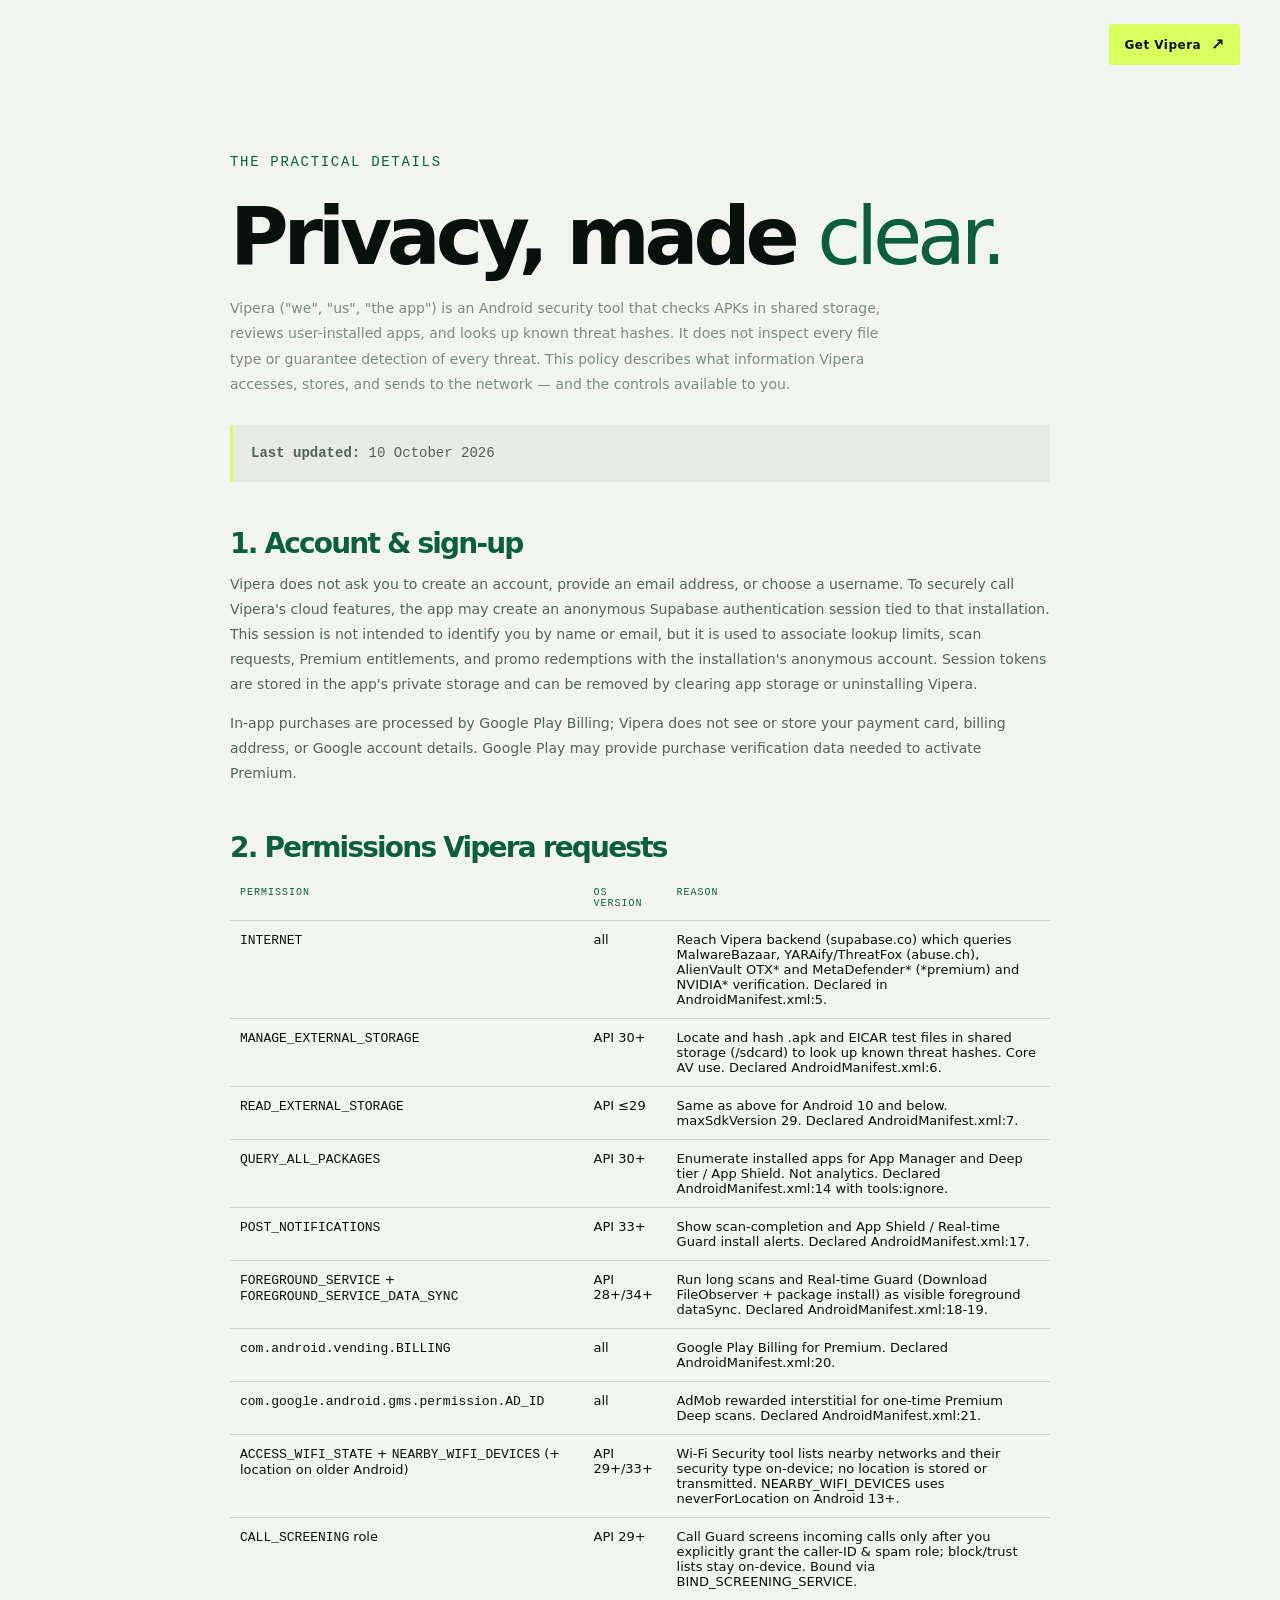
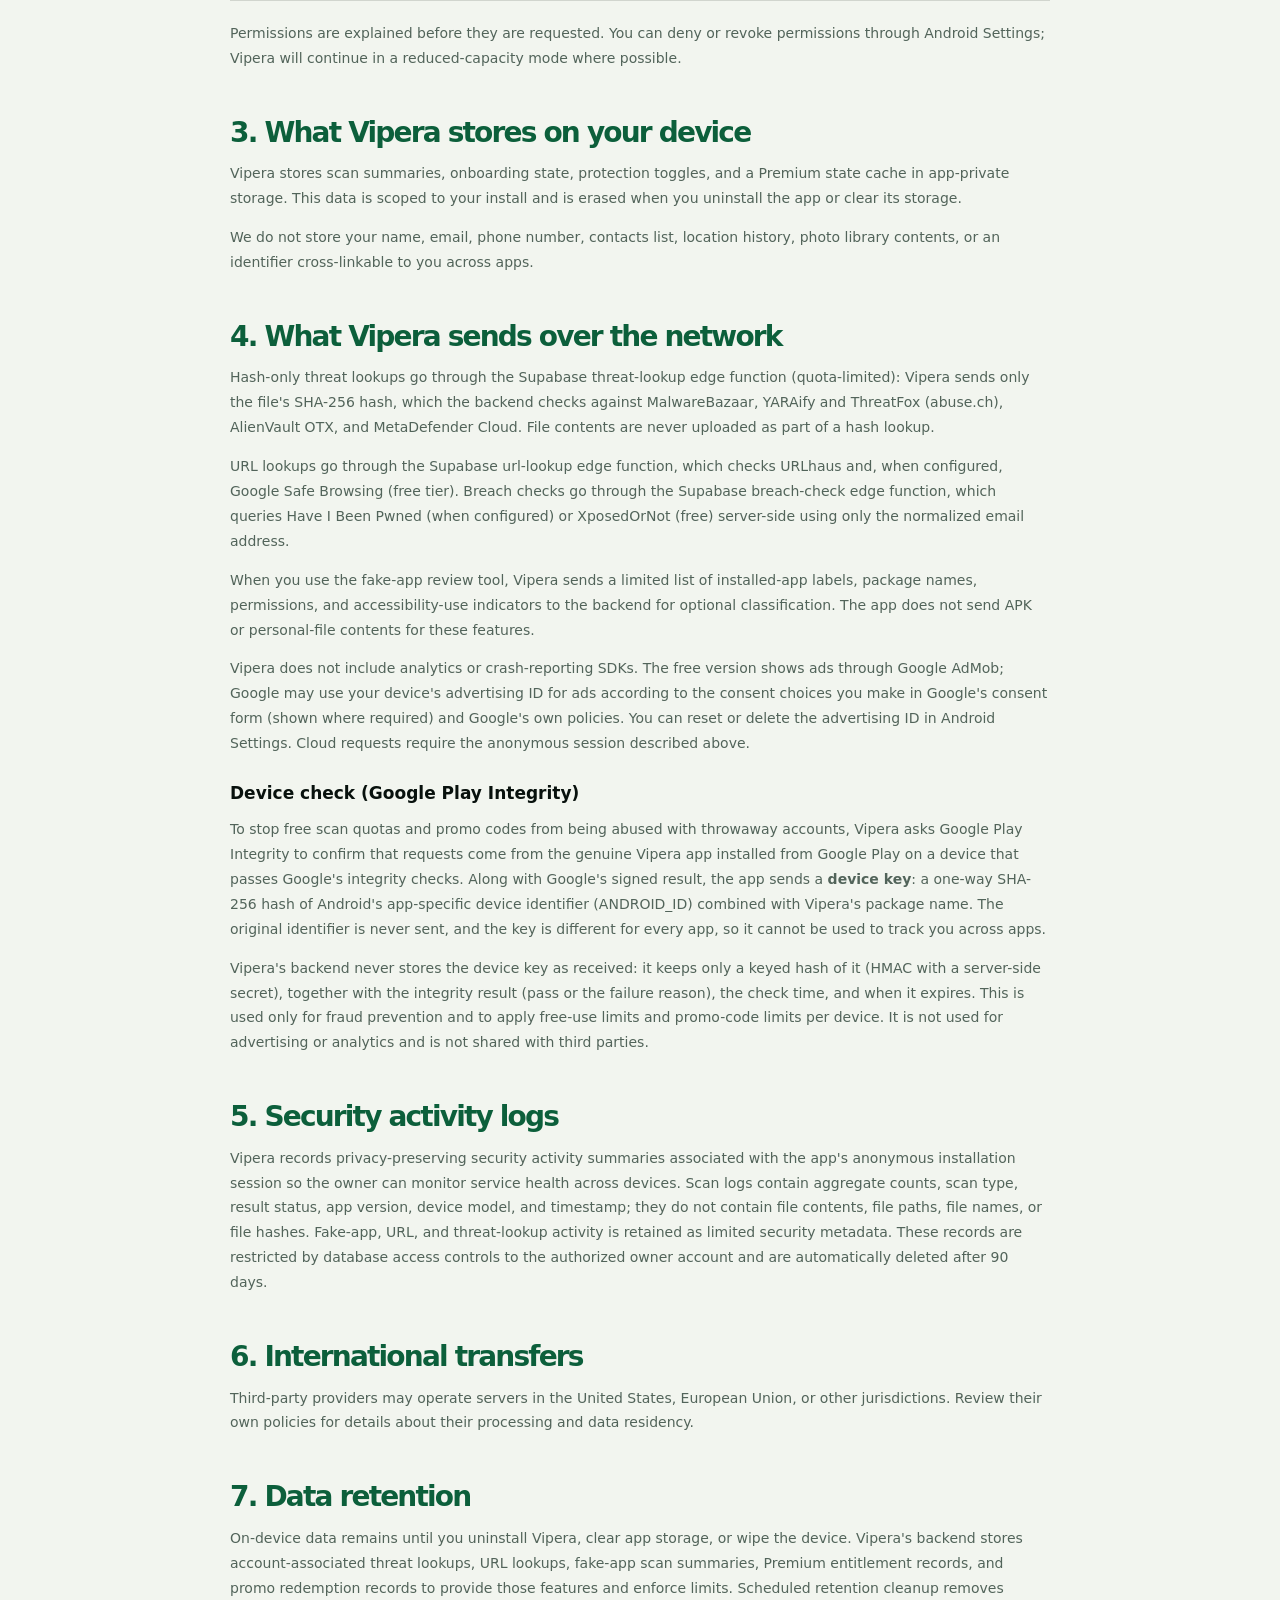
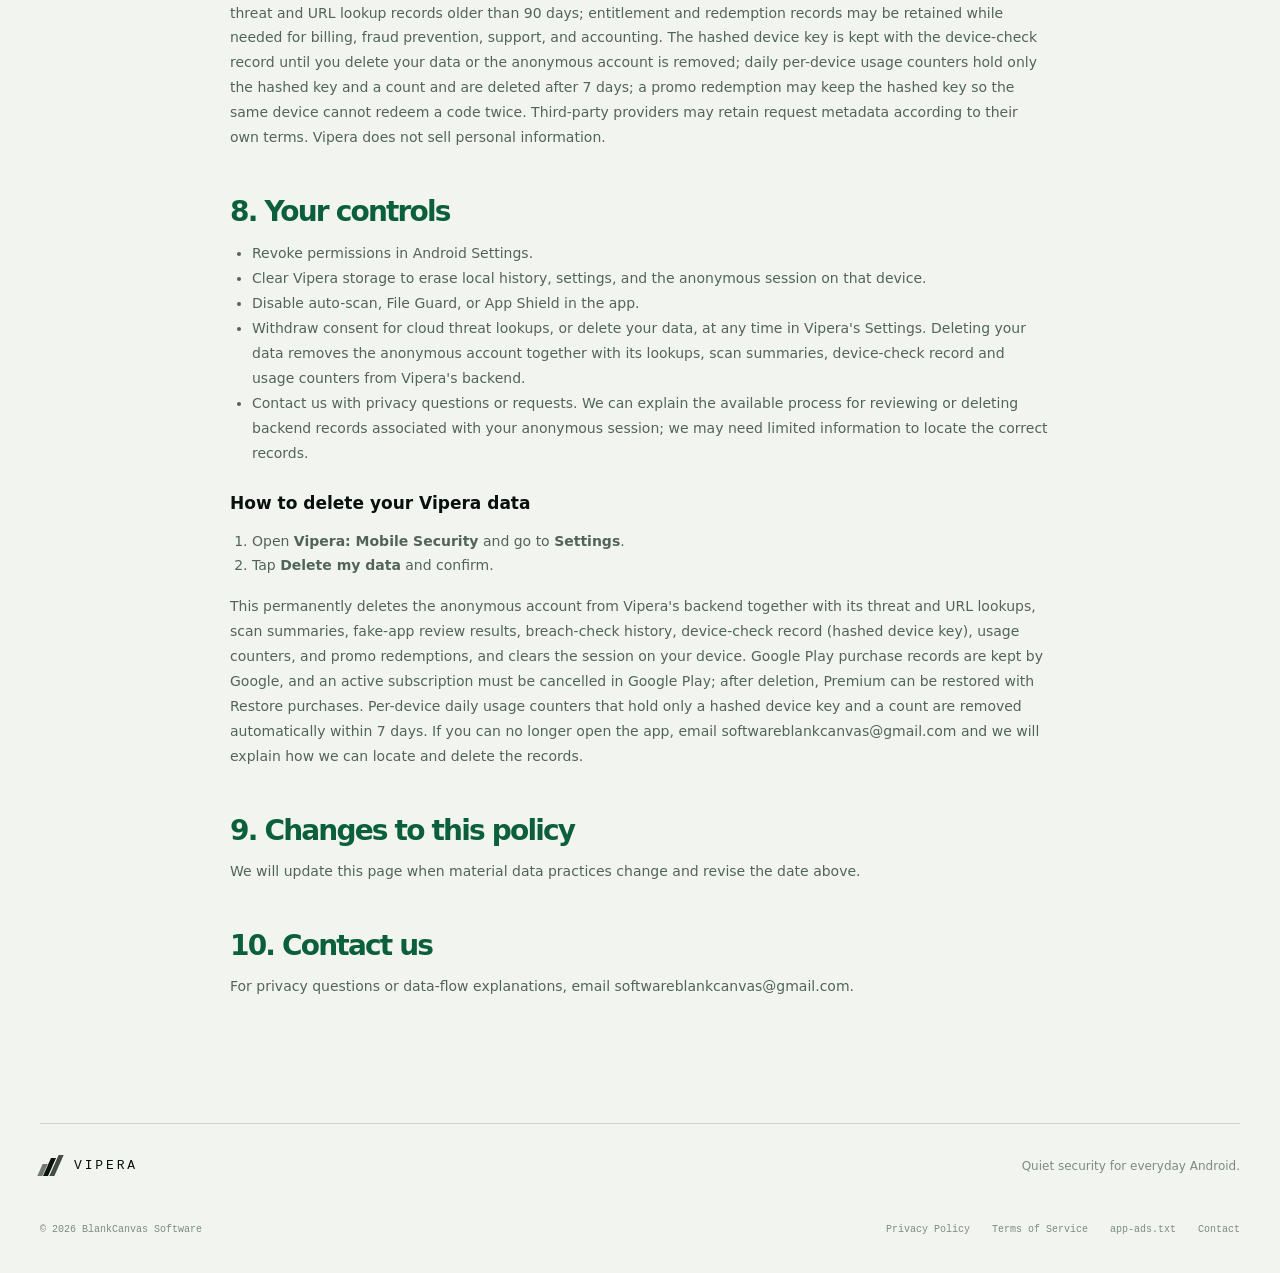
==== privacy.html @ 5b7f8d3a "Vipera website: home, privacy policy, terms, app-ads.txt Co-Authored-By: Claude Opus 5.5 <noreply@an" ====
<!doctype html>
<html lang="en">
<head>
<meta charset="utf-8">
<meta name="viewport" content="width=device-width, initial-scale=1">
<meta name="description" content="Vipera Privacy Policy — what the app accesses, stores, and sends.">
<title>Vipera — Privacy Policy</title>
<link rel="stylesheet" href="styles.css">
<style>
  .legal-page { padding-top: 150px; padding-bottom: 110px; max-width: 820px; }
  .legal-page .eyebrow { color: var(--green); }
  .legal-page h1 { font-size: clamp(48px, 7vw, 80px); margin-bottom: 20px; }
  .legal-page h1 em { color: var(--green); font-style: normal; font-weight: 400; }
  .legal-page .legal-intro { max-width: 680px; color: var(--muted); line-height: 1.8; margin-bottom: 28px; }
  .legal-page h2 { font-size: 28px; color: var(--green); margin: 48px 0 15px; }
  .legal-page h3 { font-size: 17px; margin: 27px 0 8px; }
  .legal-page p, .legal-page li { color: #52645a; line-height: 1.78; font-size: 14px; }
  .legal-page ul, .legal-page ol { padding-left: 22px; }
  .legal-page table { width: 100%; border-collapse: collapse; margin: 15px 0 20px; font-size: 13px; }
  .legal-page th, .legal-page td { text-align: left; vertical-align: top; padding: 11px 10px; border-bottom: 1px solid var(--line); }
  .legal-page th { color: var(--green); font: 10px var(--mono); letter-spacing: .1em; text-transform: uppercase; }
  .legal-meta { padding: 16px 18px; background: var(--paper-deep); border-left: 3px solid var(--acid); font: 11px var(--mono); color: var(--green); }
  @media (max-width: 620px) { .legal-page { padding-top: 115px; }.legal-page table { display: block; overflow-x: auto; white-space: nowrap; } }
</style>
</head>
<body>
<a class="skip-link" href="#main">Skip to content</a>
<header class="site-header" data-header>
  <a class="brand" href="index.html" aria-label="Vipera home"><span class="brand-mark" aria-hidden="true"><span></span><span></span><span></span></span><span>VIPERA</span></a>
  <button class="menu-toggle" type="button" aria-expanded="false" aria-controls="site-nav" data-menu-toggle><span></span><span></span><span></span><span class="sr-only">Toggle navigation</span></button>
  <nav id="site-nav" class="site-nav" aria-label="Main navigation"><a href="index.html#protection">Protection</a><a href="index.html#how-it-works">How it works</a><a href="index.html#premium">Premium</a><a href="privacy.html">Privacy</a><a class="nav-cta" href="index.html#download">Get Vipera <span>↗</span></a></nav>
</header>
<main id="main" class="section-shell legal-page">
  <p class="eyebrow">The practical details</p>
  <h1>Privacy, made <em>clear.</em></h1>
  <p class="legal-intro">Vipera ("we", "us", "the app") is an Android security tool that checks APKs in shared storage, reviews user-installed apps, and looks up known threat hashes. It does not inspect every file type or guarantee detection of every threat. This policy describes what information Vipera accesses, stores, and sends to the network — and the controls available to you.</p>
  <p class="legal-meta"><strong>Last updated:</strong> 10 October 2026</p>
  <h2>1. Account &amp; sign-up</h2>
  <p>Vipera does not ask you to create an account, provide an email address, or choose a username. To securely call Vipera's cloud features, the app may create an anonymous Supabase authentication session tied to that installation. This session is not intended to identify you by name or email, but it is used to associate lookup limits, scan requests, Premium entitlements, and promo redemptions with the installation's anonymous account. Session tokens are stored in the app's private storage and can be removed by clearing app storage or uninstalling Vipera.</p>
  <p>In-app purchases are processed by Google Play Billing; Vipera does not see or store your payment card, billing address, or Google account details. Google Play may provide purchase verification data needed to activate Premium.</p>
  <h2>2. Permissions Vipera requests</h2>
  <table><thead><tr><th>Permission</th><th>OS version</th><th>Reason</th></tr></thead><tbody>
    <tr><td><code>INTERNET</code></td><td>all</td><td>Reach Vipera backend (supabase.co) which queries MalwareBazaar, YARAify/ThreatFox (abuse.ch), AlienVault OTX* and MetaDefender* (*premium) and NVIDIA* verification. Declared in AndroidManifest.xml:5.</td></tr>
    <tr><td><code>MANAGE_EXTERNAL_STORAGE</code></td><td>API 30+</td><td>Locate and hash .apk and EICAR test files in shared storage (/sdcard) to look up known threat hashes. Core AV use. Declared AndroidManifest.xml:6.</td></tr>
    <tr><td><code>READ_EXTERNAL_STORAGE</code></td><td>API ≤29</td><td>Same as above for Android 10 and below. maxSdkVersion 29. Declared AndroidManifest.xml:7.</td></tr>
    <tr><td><code>QUERY_ALL_PACKAGES</code></td><td>API 30+</td><td>Enumerate installed apps for App Manager and Deep tier / App Shield. Not analytics. Declared AndroidManifest.xml:14 with tools:ignore.</td></tr>
    <tr><td><code>POST_NOTIFICATIONS</code></td><td>API 33+</td><td>Show scan-completion and App Shield / Real-time Guard install alerts. Declared AndroidManifest.xml:17.</td></tr>
    <tr><td><code>FOREGROUND_SERVICE</code> + <code>FOREGROUND_SERVICE_DATA_SYNC</code></td><td>API 28+/34+</td><td>Run long scans and Real-time Guard (Download FileObserver + package install) as visible foreground dataSync. Declared AndroidManifest.xml:18-19.</td></tr>
    <tr><td><code>com.android.vending.BILLING</code></td><td>all</td><td>Google Play Billing for Premium. Declared AndroidManifest.xml:20.</td></tr>
    <tr><td><code>com.google.android.gms.permission.AD_ID</code></td><td>all</td><td>AdMob rewarded interstitial for one-time Premium Deep scans. Declared AndroidManifest.xml:21.</td></tr>
    <tr><td><code>ACCESS_WIFI_STATE</code> + <code>NEARBY_WIFI_DEVICES</code> (+ location on older Android)</td><td>API 29+/33+</td><td>Wi-Fi Security tool lists nearby networks and their security type on-device; no location is stored or transmitted. NEARBY_WIFI_DEVICES uses neverForLocation on Android 13+.</td></tr>
    <tr><td><code>CALL_SCREENING</code> role</td><td>API 29+</td><td>Call Guard screens incoming calls only after you explicitly grant the caller-ID &amp; spam role; block/trust lists stay on-device. Bound via BIND_SCREENING_SERVICE.</td></tr>
  </tbody></table>
  <p>Permissions are explained before they are requested. You can deny or revoke permissions through Android Settings; Vipera will continue in a reduced-capacity mode where possible.</p>
  <h2>3. What Vipera stores on your device</h2>
  <p>Vipera stores scan summaries, onboarding state, protection toggles, and a Premium state cache in app-private storage. This data is scoped to your install and is erased when you uninstall the app or clear its storage.</p>
  <p>We do not store your name, email, phone number, contacts list, location history, photo library contents, or an identifier cross-linkable to you across apps.</p>
  <h2>4. What Vipera sends over the network</h2>
  <p>Hash-only threat lookups go through the Supabase threat-lookup edge function (quota-limited): Vipera sends only the file's SHA-256 hash, which the backend checks against MalwareBazaar, YARAify and ThreatFox (abuse.ch), AlienVault OTX, and MetaDefender Cloud. File contents are never uploaded as part of a hash lookup.</p>
  <p>URL lookups go through the Supabase url-lookup edge function, which checks URLhaus and, when configured, Google Safe Browsing (free tier). Breach checks go through the Supabase breach-check edge function, which queries Have I Been Pwned (when configured) or XposedOrNot (free) server-side using only the normalized email address.</p>
  <p>When you use the fake-app review tool, Vipera sends a limited list of installed-app labels, package names, permissions, and accessibility-use indicators to the backend for optional classification. The app does not send APK or personal-file contents for these features.</p>
  <p>Vipera does not include analytics or crash-reporting SDKs. The free version shows ads through Google AdMob; Google may use your device's advertising ID for ads according to the consent choices you make in Google's consent form (shown where required) and Google's own policies. You can reset or delete the advertising ID in Android Settings. Cloud requests require the anonymous session described above.</p>
  <h3>Device check (Google Play Integrity)</h3>
  <p>To stop free scan quotas and promo codes from being abused with throwaway accounts, Vipera asks Google Play Integrity to confirm that requests come from the genuine Vipera app installed from Google Play on a device that passes Google's integrity checks. Along with Google's signed result, the app sends a <strong>device key</strong>: a one-way SHA-256 hash of Android's app-specific device identifier (ANDROID_ID) combined with Vipera's package name. The original identifier is never sent, and the key is different for every app, so it cannot be used to track you across apps.</p>
  <p>Vipera's backend never stores the device key as received: it keeps only a keyed hash of it (HMAC with a server-side secret), together with the integrity result (pass or the failure reason), the check time, and when it expires. This is used only for fraud prevention and to apply free-use limits and promo-code limits per device. It is not used for advertising or analytics and is not shared with third parties.</p>
  <h2>5. Security activity logs</h2>
  <p>Vipera records privacy-preserving security activity summaries associated with the app's anonymous installation session so the owner can monitor service health across devices. Scan logs contain aggregate counts, scan type, result status, app version, device model, and timestamp; they do not contain file contents, file paths, file names, or file hashes. Fake-app, URL, and threat-lookup activity is retained as limited security metadata. These records are restricted by database access controls to the authorized owner account and are automatically deleted after 90 days.</p>
  <h2>6. International transfers</h2>
  <p>Third-party providers may operate servers in the United States, European Union, or other jurisdictions. Review their own policies for details about their processing and data residency.</p>
  <h2>7. Data retention</h2>
  <p>On-device data remains until you uninstall Vipera, clear app storage, or wipe the device. Vipera's backend stores account-associated threat lookups, URL lookups, fake-app scan summaries, Premium entitlement records, and promo redemption records to provide those features and enforce limits. Scheduled retention cleanup removes threat and URL lookup records older than 90 days; entitlement and redemption records may be retained while needed for billing, fraud prevention, support, and accounting. The hashed device key is kept with the device-check record until you delete your data or the anonymous account is removed; daily per-device usage counters hold only the hashed key and a count and are deleted after 7 days; a promo redemption may keep the hashed key so the same device cannot redeem a code twice. Third-party providers may retain request metadata according to their own terms. Vipera does not sell personal information.</p>
  <h2>8. Your controls</h2>
  <ul><li>Revoke permissions in Android Settings.</li><li>Clear Vipera storage to erase local history, settings, and the anonymous session on that device.</li><li>Disable auto-scan, File Guard, or App Shield in the app.</li><li>Withdraw consent for cloud threat lookups, or delete your data, at any time in Vipera's Settings. Deleting your data removes the anonymous account together with its lookups, scan summaries, device-check record and usage counters from Vipera's backend.</li><li>Contact us with privacy questions or requests. We can explain the available process for reviewing or deleting backend records associated with your anonymous session; we may need limited information to locate the correct records.</li></ul>
  <h3 id="delete-data">How to delete your Vipera data</h3>
  <ol><li>Open <strong>Vipera: Mobile Security</strong> and go to <strong>Settings</strong>.</li><li>Tap <strong>Delete my data</strong> and confirm.</li></ol>
  <p>This permanently deletes the anonymous account from Vipera's backend together with its threat and URL lookups, scan summaries, fake-app review results, breach-check history, device-check record (hashed device key), usage counters, and promo redemptions, and clears the session on your device. Google Play purchase records are kept by Google, and an active subscription must be cancelled in Google Play; after deletion, Premium can be restored with Restore purchases. Per-device daily usage counters that hold only a hashed device key and a count are removed automatically within 7 days. If you can no longer open the app, email <a href="mailto:softwareblankcanvas@gmail.com">softwareblankcanvas@gmail.com</a> and we will explain how we can locate and delete the records.</p>
  <h2>9. Changes to this policy</h2>
  <p>We will update this page when material data practices change and revise the date above.</p>
  <h2>10. Contact us</h2>
  <p>For privacy questions or data-flow explanations, email <a href="mailto:softwareblankcanvas@gmail.com">softwareblankcanvas@gmail.com</a>.</p>
</main>
<footer class="site-footer section-shell"><div class="footer-top"><a class="brand" href="index.html"><span class="brand-mark" aria-hidden="true"><span></span><span></span><span></span></span><span>VIPERA</span></a><p>Quiet security for everyday Android.</p></div><div class="footer-bottom"><span>© 2026 BlankCanvas Software</span><nav aria-label="Legal navigation"><a href="privacy.html">Privacy Policy</a><a href="terms.html">Terms of Service</a><a href="app-ads.txt">app-ads.txt</a><a href="mailto:softwareblankcanvas@gmail.com">Contact</a></nav></div></footer>
<script src="script.js"></script>
</body>
</html>
---- styles.css ----
:root {
  --ink: #08110d;
  --ink-soft: #18251f;
  --muted: #7a8b82;
  --paper: #f2f5ef;
  --paper-deep: #e6ece4;
  --line: rgba(8, 17, 13, .14);
  --acid: #d9ff5f;
  --mint: #9de7bb;
  --green: #0c5f3b;
  --night: #07100d;
  --mono: "DM Mono", monospace;
  --sans: "Manrope", system-ui, sans-serif;
  --ease: cubic-bezier(.2, .8, .2, 1);
}
* { box-sizing: border-box; }
html { scroll-behavior: smooth; }
body { margin: 0; background: var(--paper); color: var(--ink); font-family: var(--sans); overflow-x: hidden; }
a { color: inherit; text-decoration: none; }
button { font: inherit; }
::selection { background: var(--acid); color: var(--ink); }
.sr-only { position: absolute; width: 1px; height: 1px; padding: 0; margin: -1px; overflow: hidden; clip: rect(0,0,0,0); white-space: nowrap; border: 0; }
.skip-link { position: fixed; z-index: 20; left: 16px; top: -60px; padding: 12px 16px; background: var(--acid); color: var(--ink); border-radius: 99px; transition: top .2s; }
.skip-link:focus { top: 16px; }
.site-noise { position: fixed; inset: 0; pointer-events: none; opacity: .035; z-index: 10; background-image: url("data:image/svg+xml,%3Csvg viewBox='0 0 180 180' xmlns='http://www.w3.org/2000/svg'%3E%3Cfilter id='n'%3E%3CfeTurbulence type='fractalNoise' baseFrequency='.85' numOctaves='4' stitchTiles='stitch'/%3E%3C/filter%3E%3Crect width='100%25' height='100%25' filter='url(%23n)' opacity='.7'/%3E%3C/svg%3E"); }
.section-shell { width: min(1200px, calc(100% - 72px)); margin-inline: auto; }
.site-header { position: fixed; z-index: 12; top: 0; left: 0; right: 0; display: flex; align-items: center; justify-content: space-between; padding: 24px max(36px, calc((100vw - 1200px) / 2)); color: var(--paper); transition: padding .3s, background .3s, color .3s; }
.site-header.scrolled { padding-top: 14px; padding-bottom: 14px; background: rgba(7,16,13,.86); backdrop-filter: blur(18px); }
.brand { display: inline-flex; align-items: center; gap: 11px; font: 500 13px var(--mono); letter-spacing: .22em; }
.brand-mark { display: inline-flex; align-items: end; gap: 2px; width: 23px; height: 21px; }
.brand-mark span { display: block; width: 5px; background: currentColor; transform: skew(-24deg); }
.brand-mark span:nth-child(1) { height: 12px; opacity: .55; }.brand-mark span:nth-child(2) { height: 18px; }.brand-mark span:nth-child(3) { height: 21px; opacity: .75; }
.site-nav { display: flex; align-items: center; gap: 31px; font-size: 12px; font-weight: 700; letter-spacing: .04em; }
.site-nav a { opacity: .72; transition: opacity .2s, color .2s; }.site-nav a:hover, .site-nav a:focus-visible { opacity: 1; color: var(--acid); }
.site-nav .nav-cta { opacity: 1; display: inline-flex; align-items: center; gap: 10px; padding: 11px 15px; background: var(--acid); color: var(--ink); border-radius: 3px; }.site-nav .nav-cta span { font-size: 16px; }
.menu-toggle { display: none; background: none; border: 0; color: currentColor; padding: 8px; }.menu-toggle span:not(.sr-only) { display: block; width: 24px; height: 2px; background: currentColor; margin: 5px; }
.hero { width: 100%; max-width: none; margin-inline: 0; min-height: 780px; padding: 166px max(36px, calc((100vw - 1200px) / 2)) 0; display: grid; grid-template-columns: .95fr 1.05fr; align-items: center; gap: 48px; background: var(--night); color: var(--paper); position: relative; overflow: hidden; }
.hero:before { content: ""; position: absolute; left: -15%; bottom: -40%; width: 75%; height: 90%; background: radial-gradient(ellipse, rgba(28, 125, 79, .3), transparent 65%); pointer-events: none; }
.hero-copy { position: relative; z-index: 1; max-width: 570px; padding-bottom: 50px; }.eyebrow { display: flex; align-items: center; gap: 9px; color: var(--acid); font: 500 11px var(--mono); letter-spacing: .12em; text-transform: uppercase; margin: 0 0 23px; }.pulse-dot { width: 7px; height: 7px; border-radius: 50%; background: var(--acid); box-shadow: 0 0 0 5px rgba(217,255,95,.1); animation: pulse 2.2s infinite; }
h1, h2 { margin: 0; font-weight: 700; letter-spacing: -.065em; line-height: .98; }h1 { font-size: clamp(54px, 6vw, 87px); }h2 { font-size: clamp(43px, 5vw, 72px); }h1 em, h2 em { color: var(--acid); font-style: normal; font-weight: 400; }
.hero-lede { max-width: 470px; margin: 28px 0 30px; color: #aab8af; font-size: 16px; line-height: 1.75; }.hero-actions { display: flex; align-items: center; gap: 25px; }.button { display: inline-flex; align-items: center; justify-content: center; gap: 18px; min-height: 48px; padding: 0 20px; border-radius: 3px; font-size: 12px; font-weight: 800; letter-spacing: .04em; transition: transform .25s var(--ease), box-shadow .25s; }.button:hover { transform: translateY(-3px); box-shadow: 0 13px 26px rgba(0,0,0,.15); }.button-primary { background: var(--acid); color: var(--ink); }.button-light { background: var(--paper); color: var(--ink); }.button span { font-size: 17px; font-weight: 400; }.text-link { color: var(--paper); font-size: 12px; font-weight: 700; border-bottom: 1px solid rgba(255,255,255,.35); padding-bottom: 4px; }.text-link span { margin-left: 7px; color: var(--acid); }.hero-note { margin-top: 36px; color: #718077; font: 11px var(--mono); }.check { display: inline-grid; place-items: center; width: 16px; height: 16px; margin-right: 5px; border: 1px solid var(--mint); border-radius: 50%; color: var(--mint); }
.hero-visual { height: 550px; position: relative; display: grid; place-items: center; }.phone-frame { position: relative; z-index: 2; width: 286px; padding: 10px; border: 1px solid rgba(255,255,255,.2); border-radius: 37px; background: #111b17; box-shadow: 28px 36px 65px rgba(0,0,0,.45), 0 0 0 8px rgba(255,255,255,.02); transform: rotate(5deg); }.phone-frame img { display: block; width: 100%; border-radius: 29px; }.phone-speaker { position: absolute; z-index: 2; top: 17px; left: calc(50% - 27px); width: 54px; height: 6px; border-radius: 9px; background: rgba(0,0,0,.85); }.visual-orbit { position: absolute; border: 1px solid rgba(157,231,187,.16); border-radius: 50%; }.orbit-one { width: 580px; height: 250px; transform: rotate(-30deg); }.orbit-two { width: 480px; height: 350px; transform: rotate(38deg); border-color: rgba(217,255,95,.12); }.hero-card { position: absolute; z-index: 3; padding: 16px 17px; background: rgba(23,39,31,.9); border: 1px solid rgba(157,231,187,.25); box-shadow: 0 16px 30px rgba(0,0,0,.24); backdrop-filter: blur(10px); }.back-card { top: 70px; left: 6%; width: 187px; transform: rotate(-5deg); }.float-card { right: 1%; bottom: 73px; display: flex; align-items: center; gap: 11px; transform: rotate(-4deg); }.hero-card strong { display: block; font-size: 12px; }.hero-card small { display: block; margin-top: 3px; color: #91a49a; font: 10px var(--mono); }.card-kicker { display: block; margin-bottom: 11px; color: var(--mint); font: 9px var(--mono); letter-spacing: .13em; }.status-icon { display: grid; place-items: center; width: 27px; height: 27px; border-radius: 50%; background: var(--acid); color: var(--ink); }.mini-line { display: flex; align-items: end; gap: 3px; height: 18px; margin-top: 12px; }.mini-line i { display: block; width: 18px; background: var(--mint); border-radius: 2px; }.mini-line i:nth-child(1){height:7px}.mini-line i:nth-child(2){height:13px}.mini-line i:nth-child(3){height:10px}.mini-line i:nth-child(4){height:16px}.mini-line i:nth-child(5){height:12px}.mini-line b { margin-left: 6px; color: var(--acid); font: 11px var(--mono); }
.signal-bar { display: grid; grid-template-columns: repeat(3, 1fr); background: var(--acid); color: var(--ink); padding: 25px max(36px, calc((100vw - 1200px) / 2)); gap: 30px; }.signal-bar > div { display: grid; grid-template-columns: 38px 1fr; column-gap: 13px; align-items: center; border-right: 1px solid rgba(8,17,13,.2); }.signal-bar > div:last-child { border: 0; }.signal-bar strong { font-size: 11px; letter-spacing: .06em; }.signal-bar small { grid-column: 2; margin-top: 2px; font-size: 11px; opacity: .65; }.mono-label { grid-row: span 2; font: 11px var(--mono); opacity: .65; }
.protection-section { padding-top: 142px; padding-bottom: 155px; }.section-heading { max-width: 570px; }.section-heading .eyebrow, .workflow-intro .eyebrow, .screens-section .eyebrow { color: var(--green); }.section-heading h2, .workflow-intro h2, .screens-section h2 { color: var(--ink); }.section-heading h2 em, .workflow-intro h2 em, .screens-section h2 em { color: var(--green); }.section-heading > p:last-child { max-width: 410px; margin: 28px 0 0; color: var(--muted); line-height: 1.75; font-size: 15px; }.feature-grid { display: grid; grid-template-columns: 1.3fr 1fr 1fr; gap: 17px; margin-top: 75px; }.feature-card { min-height: 382px; padding: 30px; border: 1px solid var(--line); background: rgba(255,255,255,.42); display: flex; flex-direction: column; transition: transform .3s var(--ease), border-color .3s, background .3s; }.feature-card:hover { transform: translateY(-8px); border-color: var(--green); background: white; }.feature-card-large { background: var(--ink); color: var(--paper); }.feature-card-large:hover { background: var(--ink-soft); }.feature-number { color: var(--muted); font: 11px var(--mono); }.feature-card-large .feature-number { color: var(--mint); }.feature-icon { display: grid; place-items: center; width: 57px; height: 57px; margin-top: 65px; margin-bottom: 29px; border: 1px solid var(--line); color: var(--green); font-size: 25px; }.feature-card-large .feature-icon { border-color: rgba(157,231,187,.25); color: var(--acid); }.scan-icon { position: relative; border-radius: 50%; }.scan-icon span { position: absolute; display: block; border: 1px solid currentColor; border-radius: 50%; }.scan-icon span:nth-child(1){inset:12px}.scan-icon span:nth-child(2){inset:19px}.scan-icon span:nth-child(3){width:8px;height:8px;background:currentColor}.shield-icon { border-radius: 17px 17px 27px 27px; }.dns-icon { border-radius: 50%; }.feature-card h3 { margin: 0 0 12px; font-size: 21px; letter-spacing: -.04em; }.feature-card p { margin: 0; color: var(--muted); font-size: 13px; line-height: 1.7; }.feature-card-large p { color: #96a69d; }.arrow-link { margin-top: auto; padding-top: 28px; color: var(--acid); font-size: 12px; font-weight: 700; }.arrow-link span { margin-left: 11px; font-size: 16px; }.feature-tag { margin-top: auto; padding-top: 26px; color: var(--green); font: 10px var(--mono); letter-spacing: .12em; }.feature-card-large .feature-tag { color: var(--mint); }
.workflow-section { background: var(--paper-deep); overflow: hidden; }.workflow-inner { min-height: 580px; padding-top: 110px; padding-bottom: 100px; position: relative; display: grid; grid-template-columns: 1fr 1.1fr; gap: 80px; }.workflow-steps { border-top: 1px solid var(--line); }.workflow-step { display: grid; grid-template-columns: 48px 1fr; gap: 22px; padding: 26px 0 29px; border-bottom: 1px solid var(--line); }.workflow-step > span { color: var(--green); font: 11px var(--mono); }.workflow-step h3 { margin: 0 0 8px; font-size: 19px; letter-spacing: -.04em; }.workflow-step p { max-width: 370px; margin: 0; color: var(--muted); font-size: 13px; line-height: 1.65; }.workflow-stamp { position: absolute; right: -1%; bottom: -10px; color: rgba(12,95,59,.07); font: 800 100px/.75 var(--sans); letter-spacing: -.1em; }
.screens-section { padding-top: 145px; padding-bottom: 155px; }.split-heading { max-width: none; display: flex; justify-content: space-between; align-items: end; gap: 60px; }.split-heading > p { max-width: 250px; color: var(--muted); font-size: 13px; line-height: 1.7; margin: 0 0 5px; }.screens-row { display: grid; grid-template-columns: repeat(3, 1fr); gap: 28px; align-items: start; margin-top: 74px; }.screen-shot { margin: 0; }.screen-shot img { display: block; width: 100%; border-radius: 19px; box-shadow: 0 25px 45px rgba(8,17,13,.13); }.screen-shot-offset { margin-top: 46px; }.screen-shot-offset-low { margin-top: 92px; }.screen-shot figcaption { display: flex; flex-direction: column; gap: 7px; margin-top: 20px; }.screen-shot figcaption span { color: var(--green); font: 10px var(--mono); letter-spacing: .13em; }.screen-shot figcaption b { font-size: 16px; letter-spacing: -.03em; }
.premium-section { background: var(--night); color: var(--paper); }.premium-inner { min-height: 650px; padding-top: 125px; padding-bottom: 125px; display: grid; grid-template-columns: 1fr 1fr; align-items: center; gap: 110px; }.premium-copy { max-width: 470px; }.premium-star { color: var(--acid); font-size: 15px; }.premium-copy > p:not(.eyebrow) { margin: 28px 0 34px; color: #92a097; font-size: 15px; line-height: 1.75; }.premium-list { border-top: 1px solid rgba(157,231,187,.22); }.premium-list > div { display: grid; grid-template-columns: 37px 1fr; padding: 25px 0; border-bottom: 1px solid rgba(157,231,187,.22); }.premium-list > div > span { color: var(--acid); font-size: 20px; }.premium-list strong { font-size: 15px; }.premium-list small { grid-column: 2; margin-top: 7px; color: #7d9084; font-size: 12px; line-height: 1.6; }
.download-section { padding-top: 105px; padding-bottom: 105px; }.download-panel { display: grid; grid-template-columns: 80px 1fr 265px; align-items: center; gap: 35px; padding: 55px 60px; background: var(--acid); }.download-mark { color: var(--ink); }.download-panel h2 { font-size: 54px; }.download-panel h2 em { color: var(--green); }.download-action p { margin: 0 0 20px; color: rgba(8,17,13,.66); font-size: 12px; line-height: 1.6; }
.site-footer { padding-top: 31px; padding-bottom: 38px; border-top: 1px solid var(--line); }.footer-top { display: flex; justify-content: space-between; align-items: center; padding-bottom: 48px; }.footer-top p { margin: 0; color: var(--muted); font-size: 12px; }.footer-bottom { display: flex; justify-content: space-between; align-items: center; color: var(--muted); font: 10px var(--mono); }.footer-bottom nav { display: flex; gap: 22px; }.footer-bottom a:hover { color: var(--green); }
.reveal { opacity: 0; transform: translateY(22px); transition: opacity .8s var(--ease), transform .8s var(--ease); }.reveal.is-visible { opacity: 1; transform: none; }.reveal-delay-1 { transition-delay: .12s; }.reveal-delay-2 { transition-delay: .22s; }.reveal-delay-3 { transition-delay: .32s; }
@keyframes pulse { 0%,100% { box-shadow: 0 0 0 4px rgba(217,255,95,.12); } 50% { box-shadow: 0 0 0 9px rgba(217,255,95,.03); } }
@media (max-width: 900px) { .section-shell { width: min(100% - 40px, 680px); }.site-header { padding-inline: 20px; }.site-nav { gap: 18px; }.hero { width: 100%; padding: 150px 20px 0; grid-template-columns: 1fr; min-height: auto; }.hero-copy { padding-bottom: 0; }.hero-visual { height: 530px; min-width: 0; }.feature-grid { grid-template-columns: 1fr 1fr; }.feature-card-large { grid-column: span 2; }.workflow-inner { grid-template-columns: 1fr; gap: 50px; }.premium-inner { grid-template-columns: 1fr; gap: 65px; }.download-panel { grid-template-columns: 55px 1fr; }.download-action { grid-column: 2; } }
@media (max-width: 620px) { .section-shell { width: calc(100% - 34px); }.site-header { padding: 18px 17px; }.menu-toggle { display: block; }.site-nav { position: absolute; display: none; top: 65px; left: 17px; right: 17px; padding: 17px; flex-direction: column; align-items: stretch; gap: 0; background: rgba(7,16,13,.96); border: 1px solid rgba(255,255,255,.12); }.site-nav.open { display: flex; }.site-nav a { padding: 14px 5px; }.site-nav .nav-cta { justify-content: center; margin-top: 8px; }.hero { width: 100%; padding: 125px 17px 0; }.hero-visual { height: 430px; transform: scale(.84); transform-origin: center top; margin-bottom: -55px; }.hero-actions { flex-wrap: wrap; gap: 17px; }.signal-bar { grid-template-columns: 1fr; gap: 0; padding: 0 17px; }.signal-bar > div { padding: 20px 0; border-right: 0; border-bottom: 1px solid rgba(8,17,13,.2); }.protection-section, .screens-section { padding-top: 90px; padding-bottom: 95px; }.feature-grid { grid-template-columns: 1fr; margin-top: 50px; }.feature-card-large { grid-column: auto; }.feature-card { min-height: 330px; }.feature-icon { margin-top: 44px; }.split-heading { display: block; }.split-heading > p { margin-top: 25px; }.screens-row { grid-template-columns: 1fr 1fr; gap: 16px; margin-top: 48px; }.screen-shot-offset { margin-top: 27px; }.screen-shot-offset-low { margin-top: 51px; }.screen-shot figcaption b { font-size: 13px; }.premium-inner { padding-top: 90px; padding-bottom: 90px; }.download-section { padding-top: 65px; padding-bottom: 65px; }.download-panel { grid-template-columns: 1fr; gap: 23px; padding: 35px 27px; }.download-action { grid-column: auto; }.download-panel h2 { font-size: 43px; }.footer-top, .footer-bottom { display: block; }.footer-top p { margin-top: 18px; }.footer-bottom nav { flex-wrap: wrap; margin-top: 22px; gap: 12px 18px; } }
@media (prefers-reduced-motion: reduce) { html { scroll-behavior: auto; }.reveal { opacity: 1; transform: none; transition: none; }.pulse-dot { animation: none; }.button { transition: none; } }
:focus-visible { outline: 3px solid var(--acid); outline-offset: 4px; }
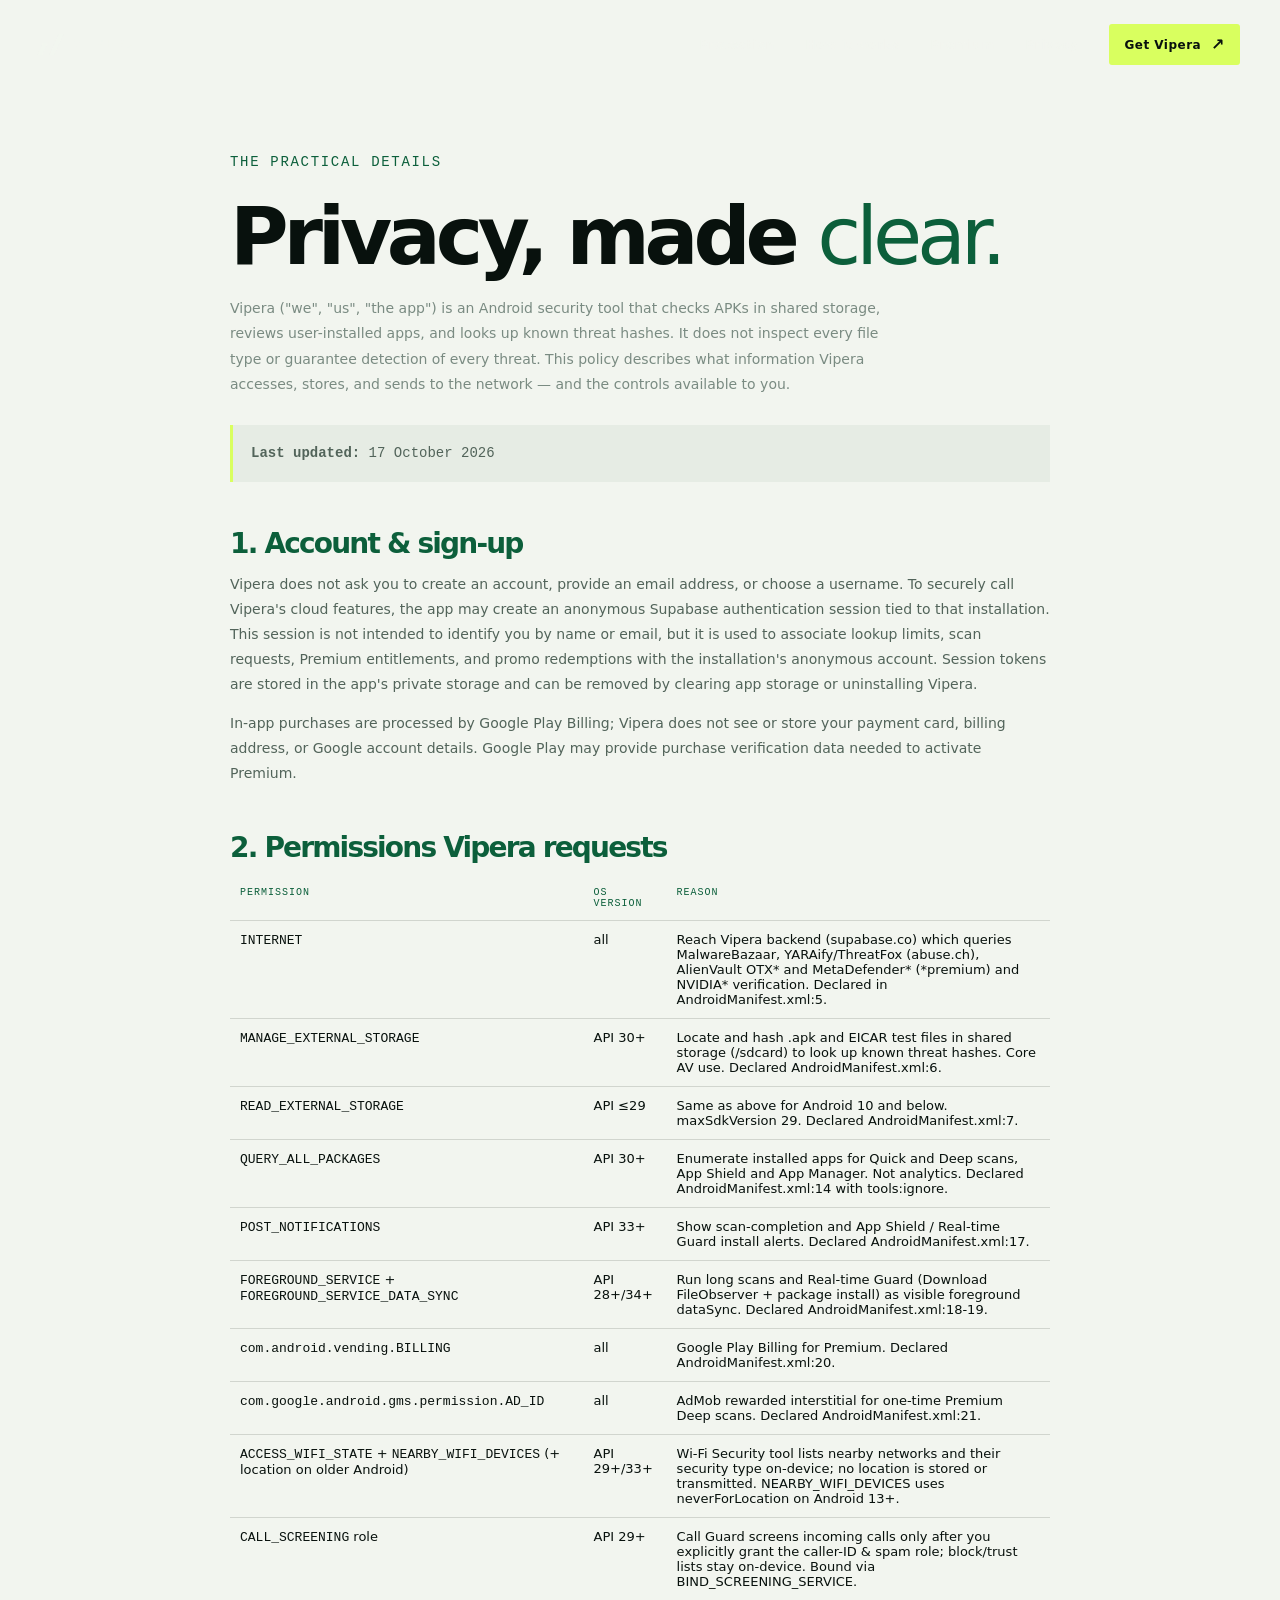
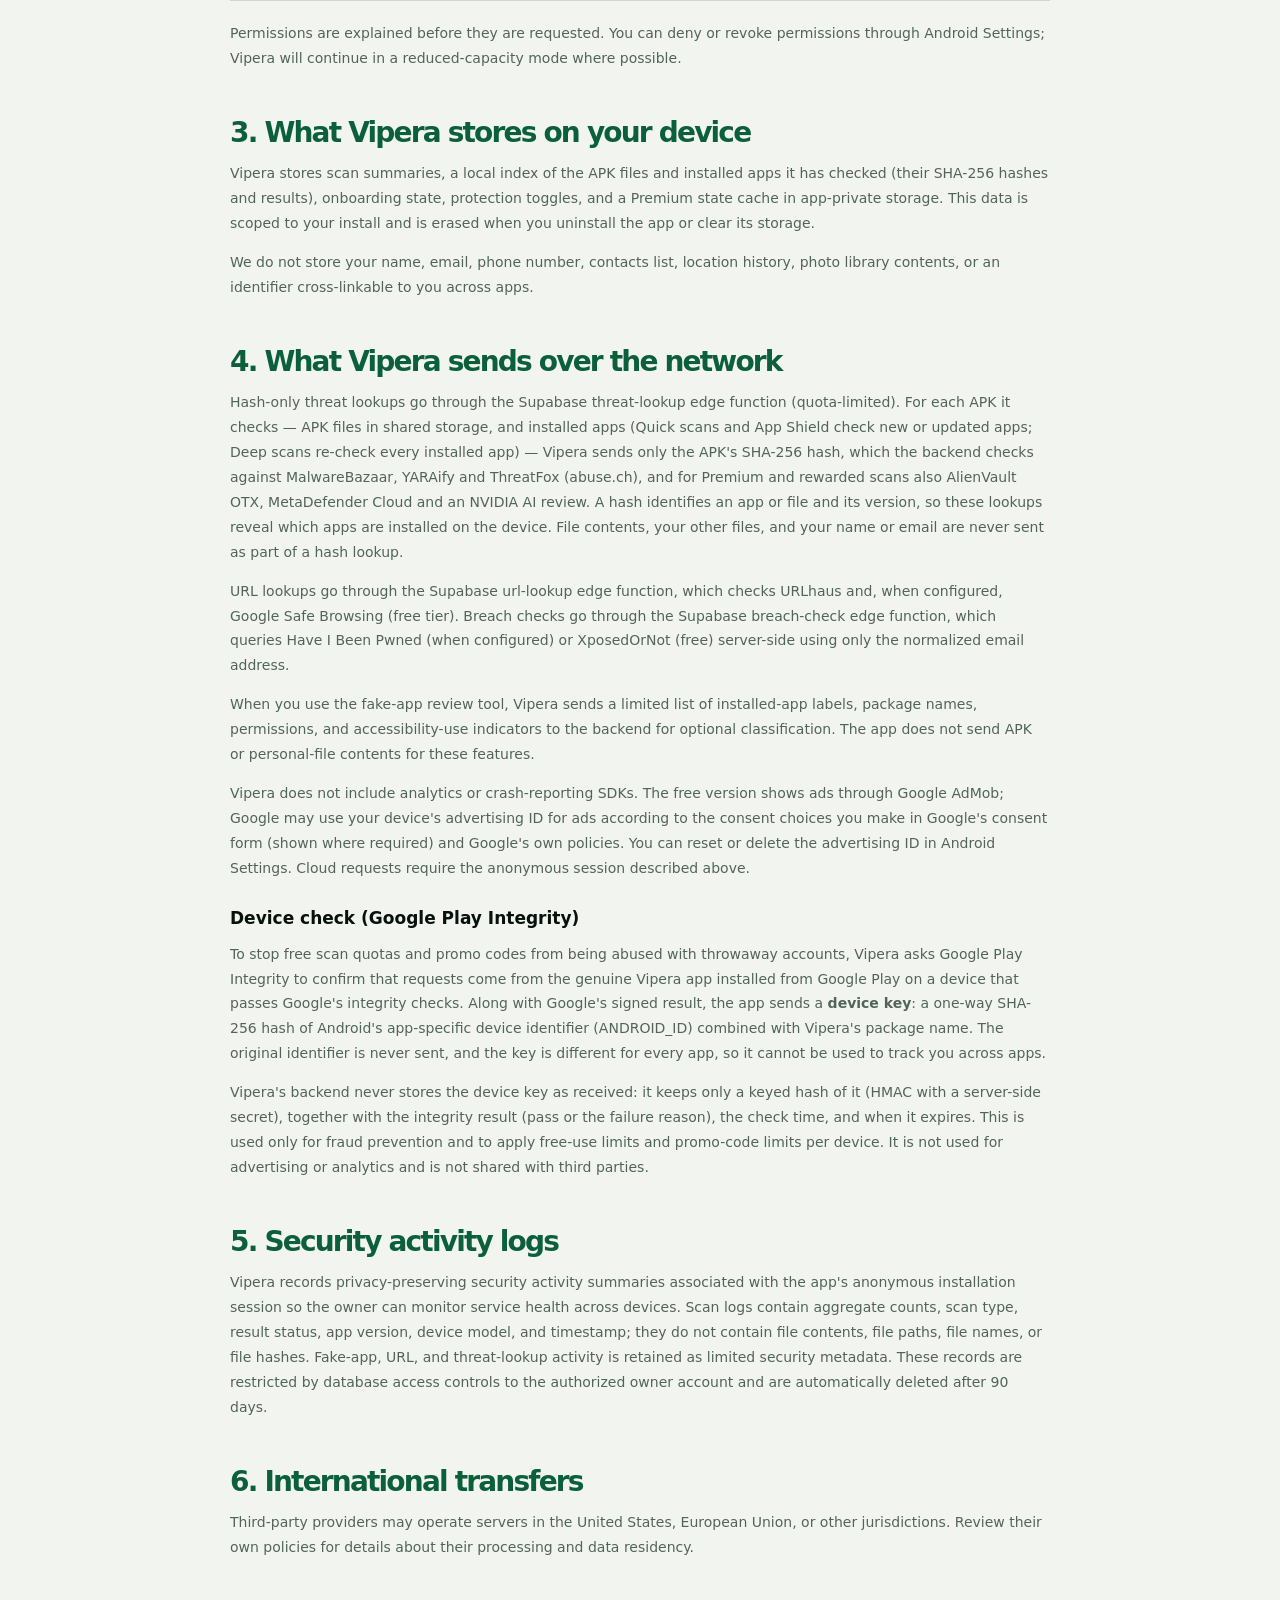
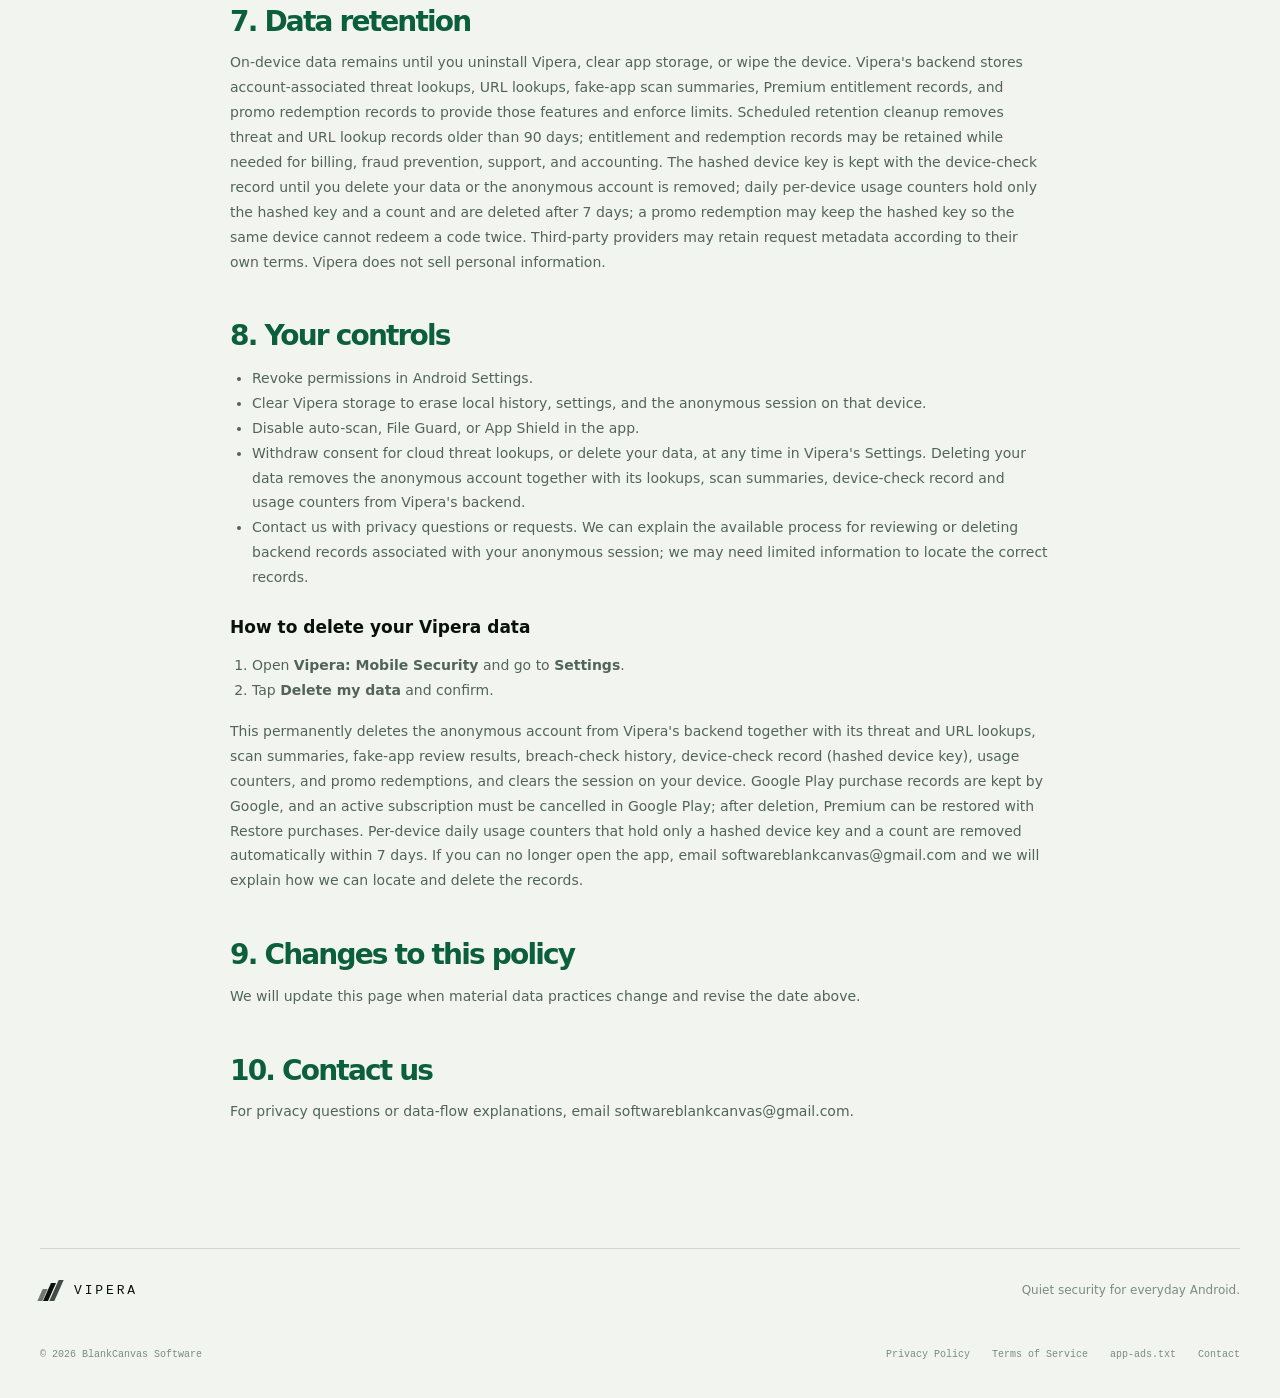
==== commit edf44c25: "Privacy policy: installed-app hashes in threat lookups (17 October 2026) Quick scans now also look u" ====
--- a/privacy.html
+++ b/privacy.html
@@ -34,7 +34,7 @@
   <p class="eyebrow">The practical details</p>
   <h1>Privacy, made <em>clear.</em></h1>
   <p class="legal-intro">Vipera ("we", "us", "the app") is an Android security tool that checks APKs in shared storage, reviews user-installed apps, and looks up known threat hashes. It does not inspect every file type or guarantee detection of every threat. This policy describes what information Vipera accesses, stores, and sends to the network — and the controls available to you.</p>
-  <p class="legal-meta"><strong>Last updated:</strong> 10 October 2026</p>
+  <p class="legal-meta"><strong>Last updated:</strong> 17 October 2026</p>
   <h2>1. Account &amp; sign-up</h2>
   <p>Vipera does not ask you to create an account, provide an email address, or choose a username. To securely call Vipera's cloud features, the app may create an anonymous Supabase authentication session tied to that installation. This session is not intended to identify you by name or email, but it is used to associate lookup limits, scan requests, Premium entitlements, and promo redemptions with the installation's anonymous account. Session tokens are stored in the app's private storage and can be removed by clearing app storage or uninstalling Vipera.</p>
   <p>In-app purchases are processed by Google Play Billing; Vipera does not see or store your payment card, billing address, or Google account details. Google Play may provide purchase verification data needed to activate Premium.</p>
@@ -43,7 +43,7 @@
     <tr><td><code>INTERNET</code></td><td>all</td><td>Reach Vipera backend (supabase.co) which queries MalwareBazaar, YARAify/ThreatFox (abuse.ch), AlienVault OTX* and MetaDefender* (*premium) and NVIDIA* verification. Declared in AndroidManifest.xml:5.</td></tr>
     <tr><td><code>MANAGE_EXTERNAL_STORAGE</code></td><td>API 30+</td><td>Locate and hash .apk and EICAR test files in shared storage (/sdcard) to look up known threat hashes. Core AV use. Declared AndroidManifest.xml:6.</td></tr>
     <tr><td><code>READ_EXTERNAL_STORAGE</code></td><td>API ≤29</td><td>Same as above for Android 10 and below. maxSdkVersion 29. Declared AndroidManifest.xml:7.</td></tr>
-    <tr><td><code>QUERY_ALL_PACKAGES</code></td><td>API 30+</td><td>Enumerate installed apps for App Manager and Deep tier / App Shield. Not analytics. Declared AndroidManifest.xml:14 with tools:ignore.</td></tr>
+    <tr><td><code>QUERY_ALL_PACKAGES</code></td><td>API 30+</td><td>Enumerate installed apps for Quick and Deep scans, App Shield and App Manager. Not analytics. Declared AndroidManifest.xml:14 with tools:ignore.</td></tr>
     <tr><td><code>POST_NOTIFICATIONS</code></td><td>API 33+</td><td>Show scan-completion and App Shield / Real-time Guard install alerts. Declared AndroidManifest.xml:17.</td></tr>
     <tr><td><code>FOREGROUND_SERVICE</code> + <code>FOREGROUND_SERVICE_DATA_SYNC</code></td><td>API 28+/34+</td><td>Run long scans and Real-time Guard (Download FileObserver + package install) as visible foreground dataSync. Declared AndroidManifest.xml:18-19.</td></tr>
     <tr><td><code>com.android.vending.BILLING</code></td><td>all</td><td>Google Play Billing for Premium. Declared AndroidManifest.xml:20.</td></tr>
@@ -53,10 +53,10 @@
   </tbody></table>
   <p>Permissions are explained before they are requested. You can deny or revoke permissions through Android Settings; Vipera will continue in a reduced-capacity mode where possible.</p>
   <h2>3. What Vipera stores on your device</h2>
-  <p>Vipera stores scan summaries, onboarding state, protection toggles, and a Premium state cache in app-private storage. This data is scoped to your install and is erased when you uninstall the app or clear its storage.</p>
+  <p>Vipera stores scan summaries, a local index of the APK files and installed apps it has checked (their SHA-256 hashes and results), onboarding state, protection toggles, and a Premium state cache in app-private storage. This data is scoped to your install and is erased when you uninstall the app or clear its storage.</p>
   <p>We do not store your name, email, phone number, contacts list, location history, photo library contents, or an identifier cross-linkable to you across apps.</p>
   <h2>4. What Vipera sends over the network</h2>
-  <p>Hash-only threat lookups go through the Supabase threat-lookup edge function (quota-limited): Vipera sends only the file's SHA-256 hash, which the backend checks against MalwareBazaar, YARAify and ThreatFox (abuse.ch), AlienVault OTX, and MetaDefender Cloud. File contents are never uploaded as part of a hash lookup.</p>
+  <p>Hash-only threat lookups go through the Supabase threat-lookup edge function (quota-limited). For each APK it checks — APK files in shared storage, and installed apps (Quick scans and App Shield check new or updated apps; Deep scans re-check every installed app) — Vipera sends only the APK's SHA-256 hash, which the backend checks against MalwareBazaar, YARAify and ThreatFox (abuse.ch), and for Premium and rewarded scans also AlienVault OTX, MetaDefender Cloud and an NVIDIA AI review. A hash identifies an app or file and its version, so these lookups reveal which apps are installed on the device. File contents, your other files, and your name or email are never sent as part of a hash lookup.</p>
   <p>URL lookups go through the Supabase url-lookup edge function, which checks URLhaus and, when configured, Google Safe Browsing (free tier). Breach checks go through the Supabase breach-check edge function, which queries Have I Been Pwned (when configured) or XposedOrNot (free) server-side using only the normalized email address.</p>
   <p>When you use the fake-app review tool, Vipera sends a limited list of installed-app labels, package names, permissions, and accessibility-use indicators to the backend for optional classification. The app does not send APK or personal-file contents for these features.</p>
   <p>Vipera does not include analytics or crash-reporting SDKs. The free version shows ads through Google AdMob; Google may use your device's advertising ID for ads according to the consent choices you make in Google's consent form (shown where required) and Google's own policies. You can reset or delete the advertising ID in Android Settings. Cloud requests require the anonymous session described above.</p>
